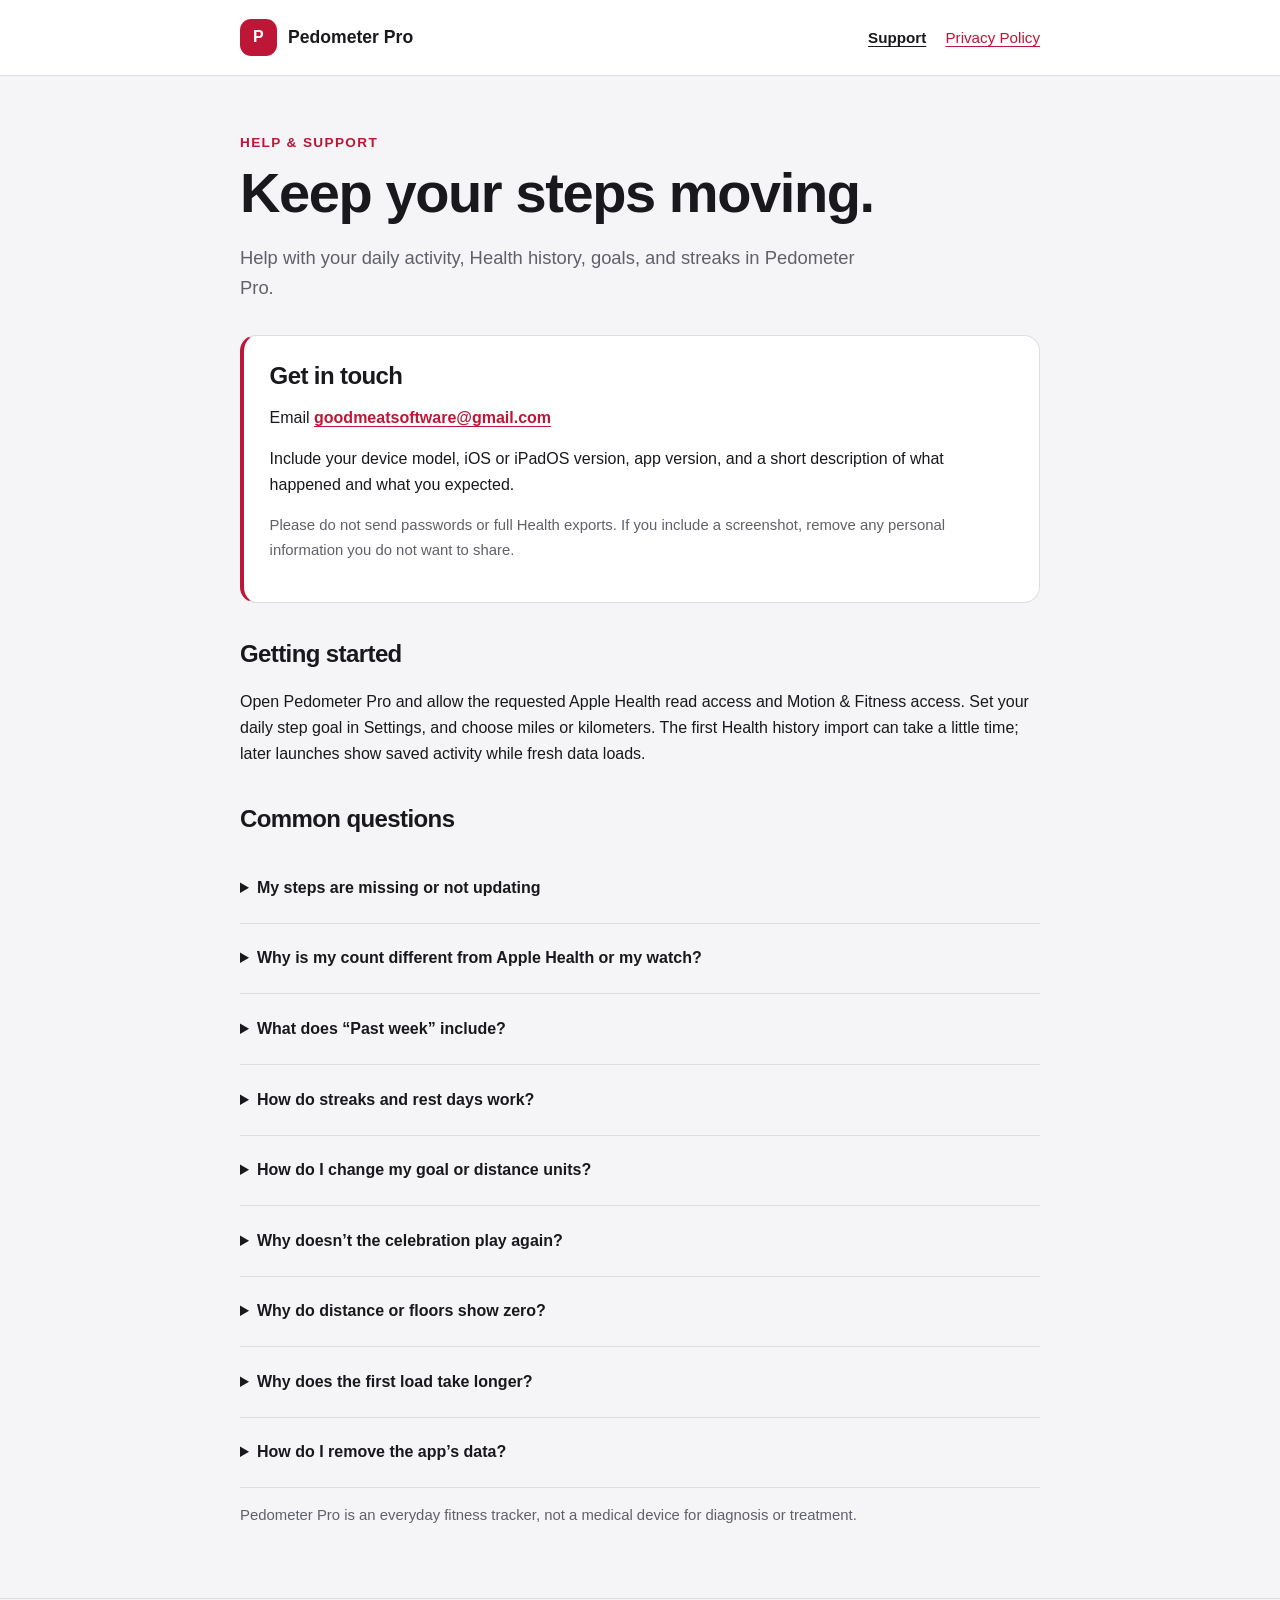
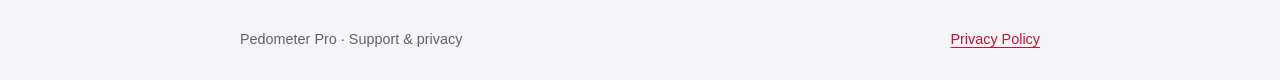
==== index.html @ d4bb436e "Publish Pedometer Pro support and privacy pages" ====
<!doctype html>
<html lang="en">
<head>
  <meta charset="utf-8">
  <meta name="viewport" content="width=device-width,initial-scale=1">
  <meta name="description" content="Help with Pedometer Pro: Health access, live steps, history, goals, streaks, and privacy. Contact support.">
  <title>Pedometer Pro — Support</title>
  <link rel="stylesheet" href="styles.css">
  <link rel="icon" type="image/svg+xml" href="data:image/svg+xml,%3Csvg xmlns='http://www.w3.org/2000/svg' viewBox='0 0 64 64'%3E%3Crect width='64' height='64' rx='16' fill='%23bd1637'/%3E%3Ctext x='32' y='46' text-anchor='middle' font-family='sans-serif' font-size='44' font-weight='700' fill='white'%3EP%3C/text%3E%3C/svg%3E">
</head>
<body>
  <a class="skip" href="#main">Skip to content</a>
  <header><div class="wrap"><a class="brand" href="./"><span class="mark" aria-hidden="true">P</span>Pedometer Pro</a><nav aria-label="Main navigation"><a href="./" aria-current="page">Support</a><a href="privacy.html">Privacy Policy</a></nav></div></header>
  <main id="main" class="wrap">
    <div class="eyebrow">Help &amp; support</div>
    <h1>Keep your steps moving.</h1>
    <p class="intro">Help with your daily activity, Health history, goals, and streaks in Pedometer Pro.</p>
    <section class="contact" aria-labelledby="contact-title">
      <h2 id="contact-title">Get in touch</h2>
      <p>Email <a href="mailto:goodmeatsoftware@gmail.com">goodmeatsoftware@gmail.com</a></p>
      <p>Include your device model, iOS or iPadOS version, app version, and a short description of what happened and what you expected.</p>
      <p class="note">Please do not send passwords or full Health exports. If you include a screenshot, remove any personal information you do not want to share.</p>
    </section>
    <h2>Getting started</h2>
    <p>Open Pedometer Pro and allow the requested Apple Health read access and Motion &amp; Fitness access. Set your daily step goal in Settings, and choose miles or kilometers. The first Health history import can take a little time; later launches show saved activity while fresh data loads.</p>
    <h2>Common questions</h2>
    <details><summary>My steps are missing or not updating</summary><p>Check Pedometer Pro’s read permissions in Apple Health and its Motion &amp; Fitness permission in your device’s privacy settings. Walk with your iPhone and allow time for motion updates. In the app, try Settings → Refresh health data.</p><p>Health history and live phone counting use independent permissions. If Health records are unavailable or read access is disabled, history may be empty. The app cannot always distinguish those cases. Live counting needs compatible motion hardware.</p></details>
    <details><summary>Why is my count different from Apple Health or my watch?</summary><p>Live phone updates and Health history arrive on different schedules. Apple Watch activity must sync to Apple Health before Pedometer Pro can read it. Counts may differ temporarily while those sources catch up. Pedometer Pro does not include a separate Apple Watch app.</p></details>
    <details><summary>What does “Past week” include?</summary><p>Today and the previous six calendar days. Total steps, daily average, percent of goal, and goal days all use that same seven-day window. The average divides the total by seven; days without available steps contribute zero. Swiping to older chart dates does not change this summary.</p></details>
    <details><summary>How do streaks and rest days work?</summary><p>Six consecutive days reaching your goal earn one rest day without breaking your streak. Reach your goal the next day to keep going. Another rest day requires six more consecutive successful days; unused rest days do not stack up.</p><p>An unfinished current day does not immediately break yesterday’s streak. Changing your goal recalculates which past days qualify. Badges already earned stay unlocked.</p></details>
    <details><summary>How do I change my goal or distance units?</summary><p>Open Settings to set a daily goal from 1,000 to 50,000 steps in increments of 500, and choose miles or kilometers. Your preferences are saved on your device.</p></details>
    <details><summary>Why doesn’t the celebration play again?</summary><p>The goal celebration is remembered for that day once it has been presented. It does not replay every time you reopen the app.</p></details>
    <details><summary>Why do distance or floors show zero?</summary><p>Distance and flights climbed depend on the Health data and motion measurements your device can provide. Hardware and permissions affect availability; a step count does not guarantee distance or floor measurements.</p></details>
    <details><summary>Why does the first load take longer?</summary><p>The first import reads your available Health history. After that, the app keeps a protected local display cache so it can show saved activity promptly while updating in the background. If iOS removes the cache, it will be rebuilt from permitted Health data.</p></details>
    <details><summary>How do I remove the app’s data?</summary><p>Choose Delete App, rather than Offload App, to remove local app data. This does not delete your underlying Apple Health records. Manage those separately in Apple Health. If you reinstall and grant access again, the app can read the history still available there.</p><p>See our <a href="privacy.html#choices">privacy choices and deletion information</a>.</p></details>
    <p class="note">Pedometer Pro is an everyday fitness tracker, not a medical device for diagnosis or treatment.</p>
  </main>
  <footer><div class="wrap"><span>Pedometer Pro · Support &amp; privacy</span><a href="privacy.html">Privacy Policy</a></div></footer>
</body>
</html>
---- styles.css ----
:root{color-scheme:light dark;--bg:#f5f5f7;--surface:#fff;--text:#19191d;--muted:#606069;--line:#dddde3;--accent:#bd1637;--tint:#fff0f3}*{box-sizing:border-box}html{font-family:-apple-system,BlinkMacSystemFont,"Segoe UI",sans-serif;font-size:100%;scroll-behavior:auto}body{margin:0;background:var(--bg);color:var(--text);line-height:1.65}a{color:var(--accent);text-underline-offset:.2em}a:hover{text-decoration-thickness:2px}a:focus-visible,summary:focus-visible{outline:3px solid var(--accent);outline-offset:5px;border-radius:4px}.skip{position:absolute;left:1rem;top:-8rem;background:var(--surface);padding:1rem;z-index:2}.skip:focus{top:1rem}.wrap{width:min(100% - 2.5rem,800px);margin-inline:auto}header{border-bottom:1px solid var(--line);background:var(--surface)}header .wrap{display:flex;justify-content:space-between;gap:1rem;align-items:center;padding-block:1.2rem}.brand{font-weight:750;font-size:1.1rem;text-decoration:none;color:var(--text);display:flex;align-items:center;gap:.7rem}.mark{display:grid;place-items:center;background:var(--accent);color:#fff;width:2.3rem;height:2.3rem;border-radius:.7rem;font-size:1rem;flex-shrink:0}nav{display:flex;gap:1.2rem;flex-wrap:wrap}nav a{font-size:.95rem}nav a[aria-current=page]{color:var(--text);font-weight:700}main{padding-block:3.5rem}h1,h2,h3{line-height:1.2;letter-spacing:-.025em}h1{font-size:clamp(2.2rem,6vw,3.5rem);margin:.3rem 0 1rem}h2{font-size:1.5rem;margin-top:2.3rem}h3{font-size:1.12rem}p{margin:.9rem 0}.eyebrow{color:var(--accent);font-size:.85rem;font-weight:750;letter-spacing:.1em;text-transform:uppercase}.intro{font-size:1.15rem;color:var(--muted);max-width:40rem}.contact{margin:2rem 0;padding:1.6rem;border:1px solid var(--line);border-left:4px solid var(--accent);background:var(--surface);border-radius:1rem}.contact h2{margin:0 0 .6rem}.contact a{font-weight:650;overflow-wrap:anywhere}.note,.meta{color:var(--muted);font-size:.93rem}.summary{background:var(--tint);border-radius:1rem;padding:1.2rem 1.5rem;margin:1.8rem 0}.summary p{margin:0}details{border-bottom:1px solid var(--line);padding:1.1rem 0}summary{cursor:pointer;font-weight:650;padding:.25rem 0}details p,details ul{color:var(--muted)}li{margin:.4rem 0}.policy section{scroll-margin-top:1rem}footer{border-top:1px solid var(--line);padding-block:1.8rem;color:var(--muted);font-size:.9rem}footer .wrap{display:flex;gap:1rem;justify-content:space-between;flex-wrap:wrap}@media(max-width:500px){header .wrap{align-items:flex-start;flex-direction:column;gap:.8rem}main{padding-block:2rem}.wrap{width:min(100% - 2rem,800px)}.contact{padding:1.2rem}}@media(prefers-color-scheme:dark){:root{--bg:#111114;--surface:#1d1d22;--text:#f5f5f7;--muted:#b6b6c0;--line:#383840;--accent:#ff6b85;--tint:#291b22}.mark{background:#bd1637}}@media print{body{background:white;color:black}header,footer,.skip{display:none}main{padding:0}.wrap{width:100%}details::details-content{content-visibility:visible}a{color:inherit}.contact,.summary{background:transparent}}
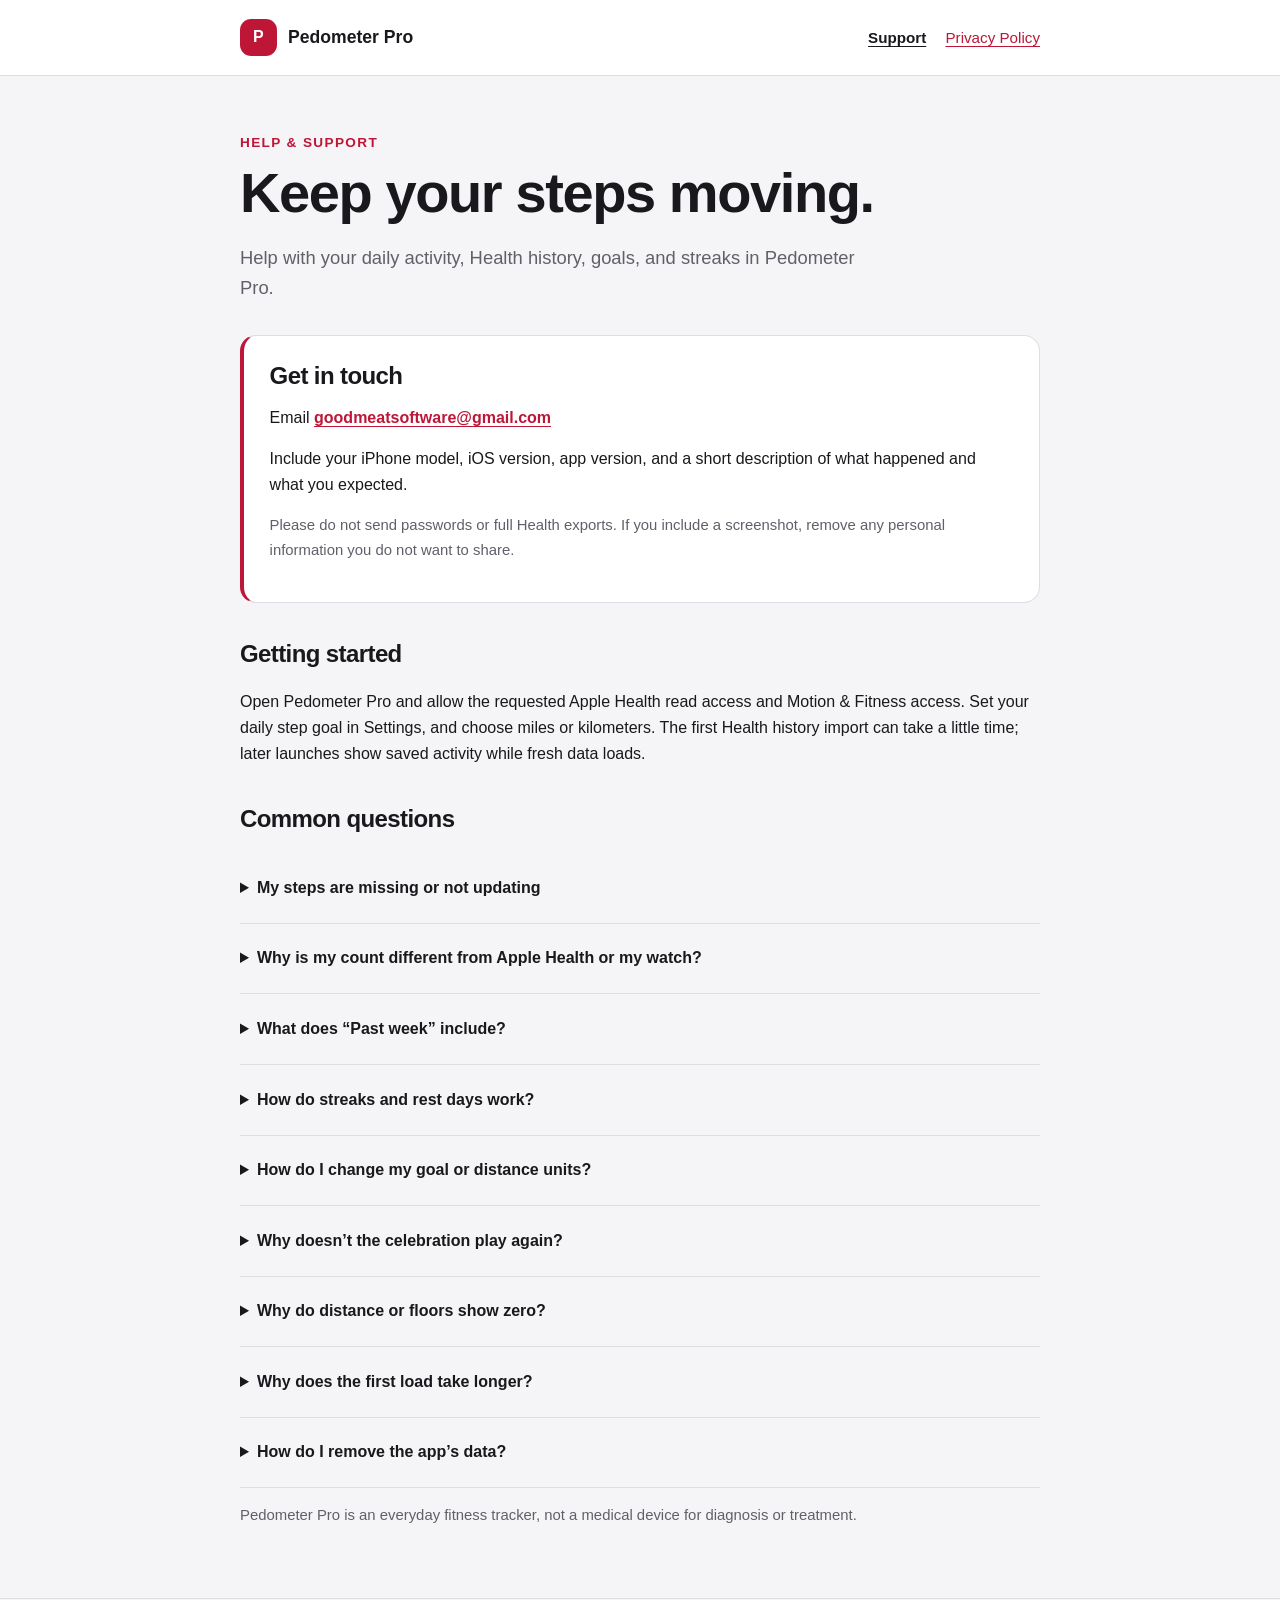
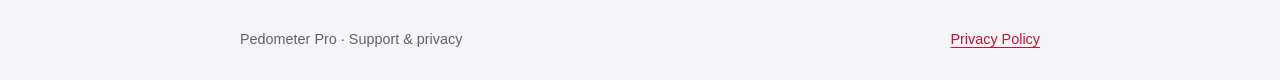
==== commit 4004b271: "Clarify iPhone-only support instructions" ====
--- a/index.html
+++ b/index.html
@@ -18,7 +18,7 @@
     <section class="contact" aria-labelledby="contact-title">
       <h2 id="contact-title">Get in touch</h2>
       <p>Email <a href="mailto:goodmeatsoftware@gmail.com">goodmeatsoftware@gmail.com</a></p>
-      <p>Include your device model, iOS or iPadOS version, app version, and a short description of what happened and what you expected.</p>
+            <p>Include your iPhone model, iOS version, app version, and a short description of what happened and what you expected.</p>
       <p class="note">Please do not send passwords or full Health exports. If you include a screenshot, remove any personal information you do not want to share.</p>
     </section>
     <h2>Getting started</h2>
